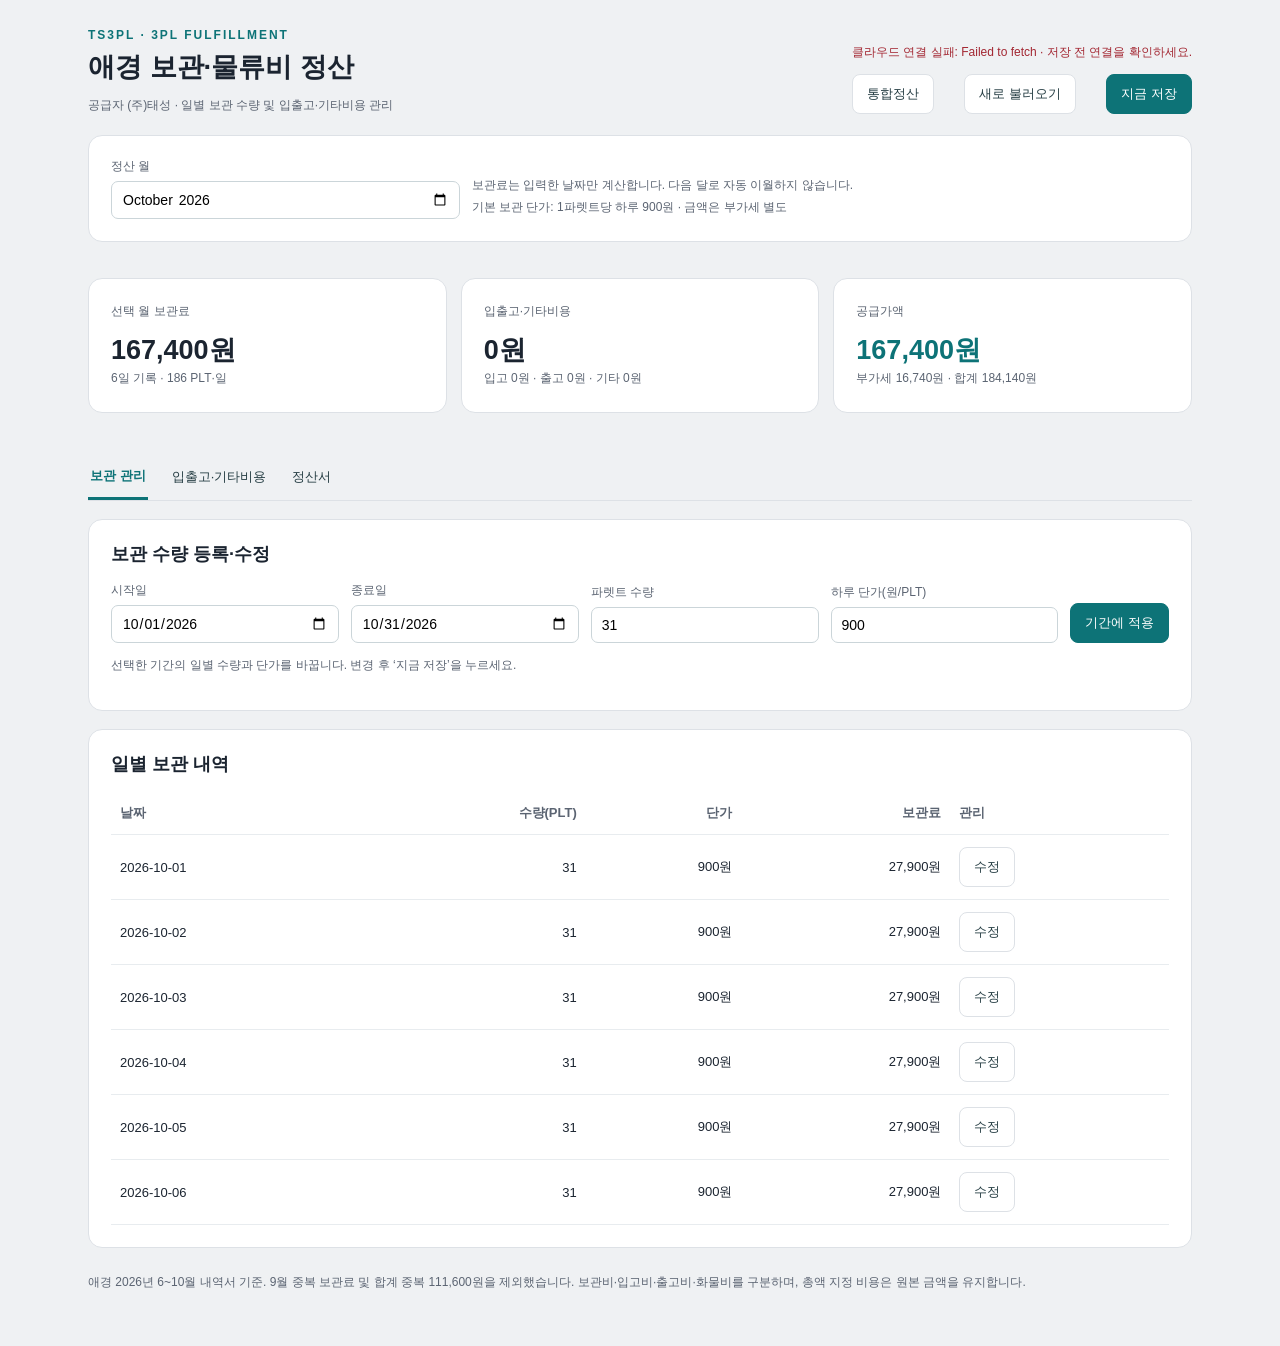
==== aekyung.html @ f9bfadaa "Add Foodtravel and Aekyung daily storage and logistics settlement" ====
<!doctype html>
<html lang="ko"><head><meta charset="utf-8"><meta name="viewport" content="width=device-width,initial-scale=1">
<title>TS3PL · 애경 보관 및 입출고·기타비용 정산</title>
<script src="./aekyung-data.js"></script><script src="./cost-ledger-core.js"></script>
<style>
:root{font-family:'Malgun Gothic',Arial,sans-serif;color:#1b2430;background:#eff1f3;--teal:#0d7377;--line:#dde1e6}*{box-sizing:border-box}body{margin:0}main{max-width:1152px;padding:28px 24px;margin:auto}header,.toolbar,.tabs,.totals{display:flex;align-items:center;justify-content:space-between;gap:12px;flex-wrap:wrap}h1{font-size:27px;margin:7px 0 10px}h2{font-size:18px;margin:0 0 16px}.brand{font-size:12px;font-weight:700;letter-spacing:2px;color:var(--teal)}.muted,small{font-size:12px;color:#5b6472;line-height:1.8}.panel{background:white;border:1px solid var(--line);border-radius:14px;padding:22px;margin:18px 0}.cards{display:grid;grid-template-columns:repeat(3,1fr);gap:14px}.value{font-size:27px;font-weight:800;margin-top:10px}.tabs{justify-content:flex-start;border-bottom:1px solid var(--line);margin-top:24px;gap:22px}.tab{border:0;border-radius:0;padding:12px 2px;background:transparent}.tab[aria-selected=true]{border-bottom:3px solid var(--teal);font-weight:bold;color:var(--teal)}button,a.button{font:inherit;font-size:13px;cursor:pointer;border:1px solid var(--line);border-radius:8px;padding:10px 14px;color:#253d43;background:white;text-decoration:none}button.primary{background:var(--teal);color:white;border-color:var(--teal)}button:disabled{opacity:.5;cursor:wait}input,select{display:block;width:100%;font:inherit;font-size:14px;padding:9px 10px;border:1px solid #cbd5d9;border-radius:7px;margin-top:6px}label{font-size:12px;color:#5b6472}.form{display:flex;align-items:end;gap:12px;flex-wrap:wrap}.form label{min-width:130px;flex:1}.wide{flex:2!important}.scroll{overflow:auto}table{border-collapse:collapse;width:100%;font-size:13px}th,td{text-align:left;padding:12px 9px;border-bottom:1px solid #e8ecef;white-space:nowrap}th{color:#5b6472;font-weight:600}.num{text-align:right;font-variant-numeric:tabular-nums}.amount{color:var(--teal);font-weight:bold}.totals{justify-content:flex-end}.totalbox{width:300px;margin-top:16px}.totalbox div{display:flex;justify-content:space-between;padding:9px 0}.totalbox div:last-child{font-weight:bold;border-top:1px solid var(--line);font-size:18px;color:var(--teal)}#status{font-size:12px;max-width:480px;line-height:1.6}#status[data-state=error]{color:#a32732}#status[data-state=ok]{color:#187745}.hidden{display:none!important}button:focus-visible,a:focus-visible{outline:2px solid var(--teal);outline-offset:2px}footer{margin:24px 0}.empty{text-align:center;color:#6b7280;padding:26px}@media(max-width:700px){main{padding:22px 14px}h1{font-size:22px}.cards{grid-template-columns:1fr;gap:0}.cards .panel{margin:7px 0;padding:16px}.panel{padding:16px}.tabs{gap:16px}.value{font-size:25px}.form label{min-width:115px}.totalbox{width:100%}}@media print{.no-print{display:none!important}body{background:white}main{padding:0;max-width:none}.panel{border-color:#aaa;break-inside:avoid}.cards{display:none}.tab-panel{display:none!important}#tab-statement{display:block!important}th,td{white-space:normal}}
</style></head><body><main>
<header class="no-print"><div><div class="brand">TS3PL · 3PL FULFILLMENT</div><h1>애경 보관·물류비 정산</h1><div class="muted">공급자 (주)태성 · 일별 보관 수량 및 입출고·기타비용 관리</div></div><div><p id="status" role="status">자료를 불러오는 중입니다.</p><div class="toolbar"><a class="button" href="./">통합정산</a><button id="reload">새로 불러오기</button><button id="save" class="primary">지금 저장</button></div></div></header>
<section class="panel no-print"><div class="form"><label>정산 월<input type="month" id="month" value="2026-09"></label><div class="wide muted">보관료는 입력한 날짜만 계산합니다. 다음 달로 자동 이월하지 않습니다.<br>기본 보관 단가: 1파렛트당 하루 900원 · 금액은 부가세 별도</div></div></section>
<section class="cards no-print"><div class="panel"><div class="muted">선택 월 보관료</div><div class="value" id="storageTotal">—</div><small id="storageDetail"></small></div><div class="panel"><div class="muted">입출고·기타비용</div><div class="value" id="workTotal">—</div><small id="workDetail"></small></div><div class="panel"><div class="muted">공급가액</div><div class="value amount" id="supplyTotal">—</div><small id="taxDetail"></small></div></section>
<nav class="tabs no-print" role="tablist"><button class="tab" role="tab" aria-selected="true" data-tab="storage">보관 관리</button><button class="tab" role="tab" aria-selected="false" data-tab="works">입출고·기타비용</button><button class="tab" role="tab" aria-selected="false" data-tab="statement">정산서</button></nav>
<section class="tab-panel" id="tab-storage"><div class="panel"><h2>보관 수량 등록·수정</h2><form id="storageForm" class="form"><label>시작일<input type="date" id="storageFrom" required></label><label>종료일<input type="date" id="storageTo" required></label><label>파렛트 수량<input type="number" id="qty" min="0" step="1" value="5" required></label><label>하루 단가(원/PLT)<input type="number" id="rate" min="0" step="1" value="1000" required></label><button class="primary" type="submit">기간에 적용</button></form><p class="muted">선택한 기간의 일별 수량과 단가를 바꿉니다. 변경 후 ‘지금 저장’을 누르세요.</p></div><div class="panel"><h2>일별 보관 내역</h2><div class="scroll"><table><thead><tr><th>날짜</th><th class="num">수량(PLT)</th><th class="num">단가</th><th class="num">보관료</th><th>관리</th></tr></thead><tbody id="storageRows"></tbody></table></div></div></section>
<section class="tab-panel hidden" id="tab-works"><div class="panel"><h2 id="workHeading">입출고·기타비용 등록</h2><form id="workForm" class="form"><label>날짜<input type="date" id="workDate" required></label><label>비용 구분<select id="workCategory"><option value="inFee">입고비</option><option value="outFee">출고비</option><option value="etc" selected>화물·기타비용</option></select></label><label class="wide">작업 내용<input id="workDesc" maxlength="160" required placeholder="예: 라벨 부착, 재포장"></label><label>수량<input type="number" id="workQty" min="1" step="1" value="1" required></label><label>계산 방식<select id="workMode"><option value="unit">수량 × 단가</option><option value="total">총액 직접 입력</option></select></label><label>총액(원)<input type="number" id="workAmount" min="0" step="1"></label><label>단가(원)<input type="number" id="workRate" min="0" step="1" required></label><label class="wide">비고<input id="workMemo" maxlength="200"></label><button class="primary" type="submit">적용</button><button id="cancelEdit" type="button">새 작업 입력</button></form><p class="muted">화물비 등 일괄 금액은 ‘총액 직접 입력’을 선택하세요. 수량은 실제 파렛트 수량을 기록할 수 있습니다.</p></div><div class="panel"><h2>입출고·기타비용 내역</h2><div class="scroll"><table><thead><tr><th>날짜</th><th>작업 내용</th><th class="num">수량</th><th class="num">단가</th><th class="num">금액</th><th>비고</th><th>관리</th></tr></thead><tbody id="workRows"></tbody></table></div></div></section>
<section class="tab-panel hidden" id="tab-statement"><div class="panel"><div class="toolbar"><div><div class="brand">SETTLEMENT STATEMENT</div><h2 style="margin-top:10px">보관·물류비 정산서</h2><div class="muted" id="statementPeriod"></div></div><button onclick="window.print()" class="no-print">인쇄 / PDF 저장</button></div><p>화주: <b>애경</b> <span class="muted">· 공급자 (주)태성 - TS3PL</span></p><div class="scroll"><table><thead><tr><th>항목</th><th>산출 내역</th><th class="num">금액</th></tr></thead><tbody id="statementRows"></tbody></table></div><div class="totals"><div class="totalbox"><div><span>공급가액</span><span id="invoiceSupply"></span></div><div><span>부가세 10%</span><span id="invoiceVat"></span></div><div><span>합계 청구금액</span><span id="invoiceTotal"></span></div></div></div></div></section>
<footer class="muted">애경 2026년 6~10월 내역서 기준. 9월 중복 보관료 및 합계 중복 111,600원을 제외했습니다. 보관비·입고비·출고비·화물비를 구분하며, 총액 지정 비용은 원본 금액을 유지합니다.</footer>
</main><script src="./cost-ledger-app.js"></script></body></html>
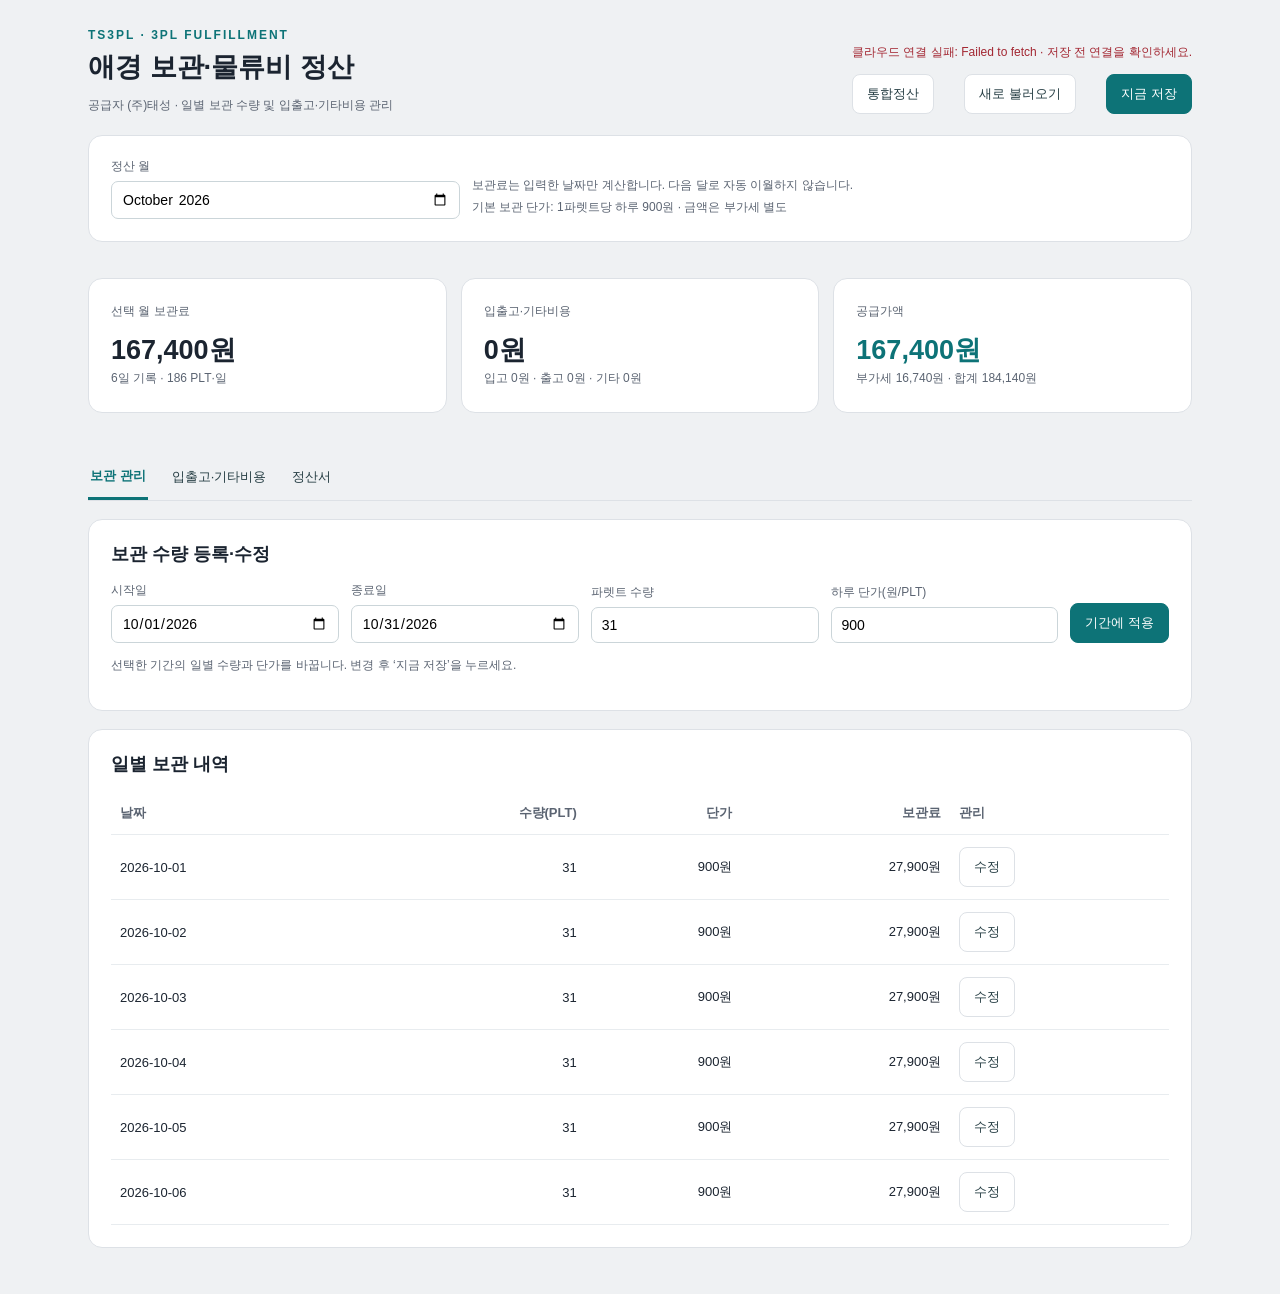
==== commit 2b357e0e: "Fix statement PDF download for four clients and remove Aekyung import note" ====
--- a/aekyung.html
+++ b/aekyung.html
@@ -11,6 +11,6 @@
 <nav class="tabs no-print" role="tablist"><button class="tab" role="tab" aria-selected="true" data-tab="storage">보관 관리</button><button class="tab" role="tab" aria-selected="false" data-tab="works">입출고·기타비용</button><button class="tab" role="tab" aria-selected="false" data-tab="statement">정산서</button></nav>
 <section class="tab-panel" id="tab-storage"><div class="panel"><h2>보관 수량 등록·수정</h2><form id="storageForm" class="form"><label>시작일<input type="date" id="storageFrom" required></label><label>종료일<input type="date" id="storageTo" required></label><label>파렛트 수량<input type="number" id="qty" min="0" step="1" value="5" required></label><label>하루 단가(원/PLT)<input type="number" id="rate" min="0" step="1" value="1000" required></label><button class="primary" type="submit">기간에 적용</button></form><p class="muted">선택한 기간의 일별 수량과 단가를 바꿉니다. 변경 후 ‘지금 저장’을 누르세요.</p></div><div class="panel"><h2>일별 보관 내역</h2><div class="scroll"><table><thead><tr><th>날짜</th><th class="num">수량(PLT)</th><th class="num">단가</th><th class="num">보관료</th><th>관리</th></tr></thead><tbody id="storageRows"></tbody></table></div></div></section>
 <section class="tab-panel hidden" id="tab-works"><div class="panel"><h2 id="workHeading">입출고·기타비용 등록</h2><form id="workForm" class="form"><label>날짜<input type="date" id="workDate" required></label><label>비용 구분<select id="workCategory"><option value="inFee">입고비</option><option value="outFee">출고비</option><option value="etc" selected>화물·기타비용</option></select></label><label class="wide">작업 내용<input id="workDesc" maxlength="160" required placeholder="예: 라벨 부착, 재포장"></label><label>수량<input type="number" id="workQty" min="1" step="1" value="1" required></label><label>계산 방식<select id="workMode"><option value="unit">수량 × 단가</option><option value="total">총액 직접 입력</option></select></label><label>총액(원)<input type="number" id="workAmount" min="0" step="1"></label><label>단가(원)<input type="number" id="workRate" min="0" step="1" required></label><label class="wide">비고<input id="workMemo" maxlength="200"></label><button class="primary" type="submit">적용</button><button id="cancelEdit" type="button">새 작업 입력</button></form><p class="muted">화물비 등 일괄 금액은 ‘총액 직접 입력’을 선택하세요. 수량은 실제 파렛트 수량을 기록할 수 있습니다.</p></div><div class="panel"><h2>입출고·기타비용 내역</h2><div class="scroll"><table><thead><tr><th>날짜</th><th>작업 내용</th><th class="num">수량</th><th class="num">단가</th><th class="num">금액</th><th>비고</th><th>관리</th></tr></thead><tbody id="workRows"></tbody></table></div></div></section>
-<section class="tab-panel hidden" id="tab-statement"><div class="panel"><div class="toolbar"><div><div class="brand">SETTLEMENT STATEMENT</div><h2 style="margin-top:10px">보관·물류비 정산서</h2><div class="muted" id="statementPeriod"></div></div><button onclick="window.print()" class="no-print">인쇄 / PDF 저장</button></div><p>화주: <b>애경</b> <span class="muted">· 공급자 (주)태성 - TS3PL</span></p><div class="scroll"><table><thead><tr><th>항목</th><th>산출 내역</th><th class="num">금액</th></tr></thead><tbody id="statementRows"></tbody></table></div><div class="totals"><div class="totalbox"><div><span>공급가액</span><span id="invoiceSupply"></span></div><div><span>부가세 10%</span><span id="invoiceVat"></span></div><div><span>합계 청구금액</span><span id="invoiceTotal"></span></div></div></div></div></section>
-<footer class="muted">애경 2026년 6~10월 내역서 기준. 9월 중복 보관료 및 합계 중복 111,600원을 제외했습니다. 보관비·입고비·출고비·화물비를 구분하며, 총액 지정 비용은 원본 금액을 유지합니다.</footer>
-</main><script src="./cost-ledger-app.js"></script></body></html>
+<section class="tab-panel hidden" id="tab-statement"><div class="panel"><div class="toolbar"><div><div class="brand">SETTLEMENT STATEMENT</div><h2 style="margin-top:10px">보관·물류비 정산서</h2><div class="muted" id="statementPeriod"></div></div><button onclick="window.print()" class="no-print">인쇄</button> <button type="button" data-download-statement class="no-print btn-primary primary px-4 py-2 rounded-lg text-xs font-bold">PDF 다운로드</button></div><p>화주: <b>애경</b> <span class="muted">· 공급자 (주)태성 - TS3PL</span></p><div class="scroll"><table><thead><tr><th>항목</th><th>산출 내역</th><th class="num">금액</th></tr></thead><tbody id="statementRows"></tbody></table></div><div class="totals"><div class="totalbox"><div><span>공급가액</span><span id="invoiceSupply"></span></div><div><span>부가세 10%</span><span id="invoiceVat"></span></div><div><span>합계 청구금액</span><span id="invoiceTotal"></span></div></div></div></div></section>
+
+</main><script src="./cost-ledger-app.js"></script><script src="./statement-pdf.js"></script></body></html>
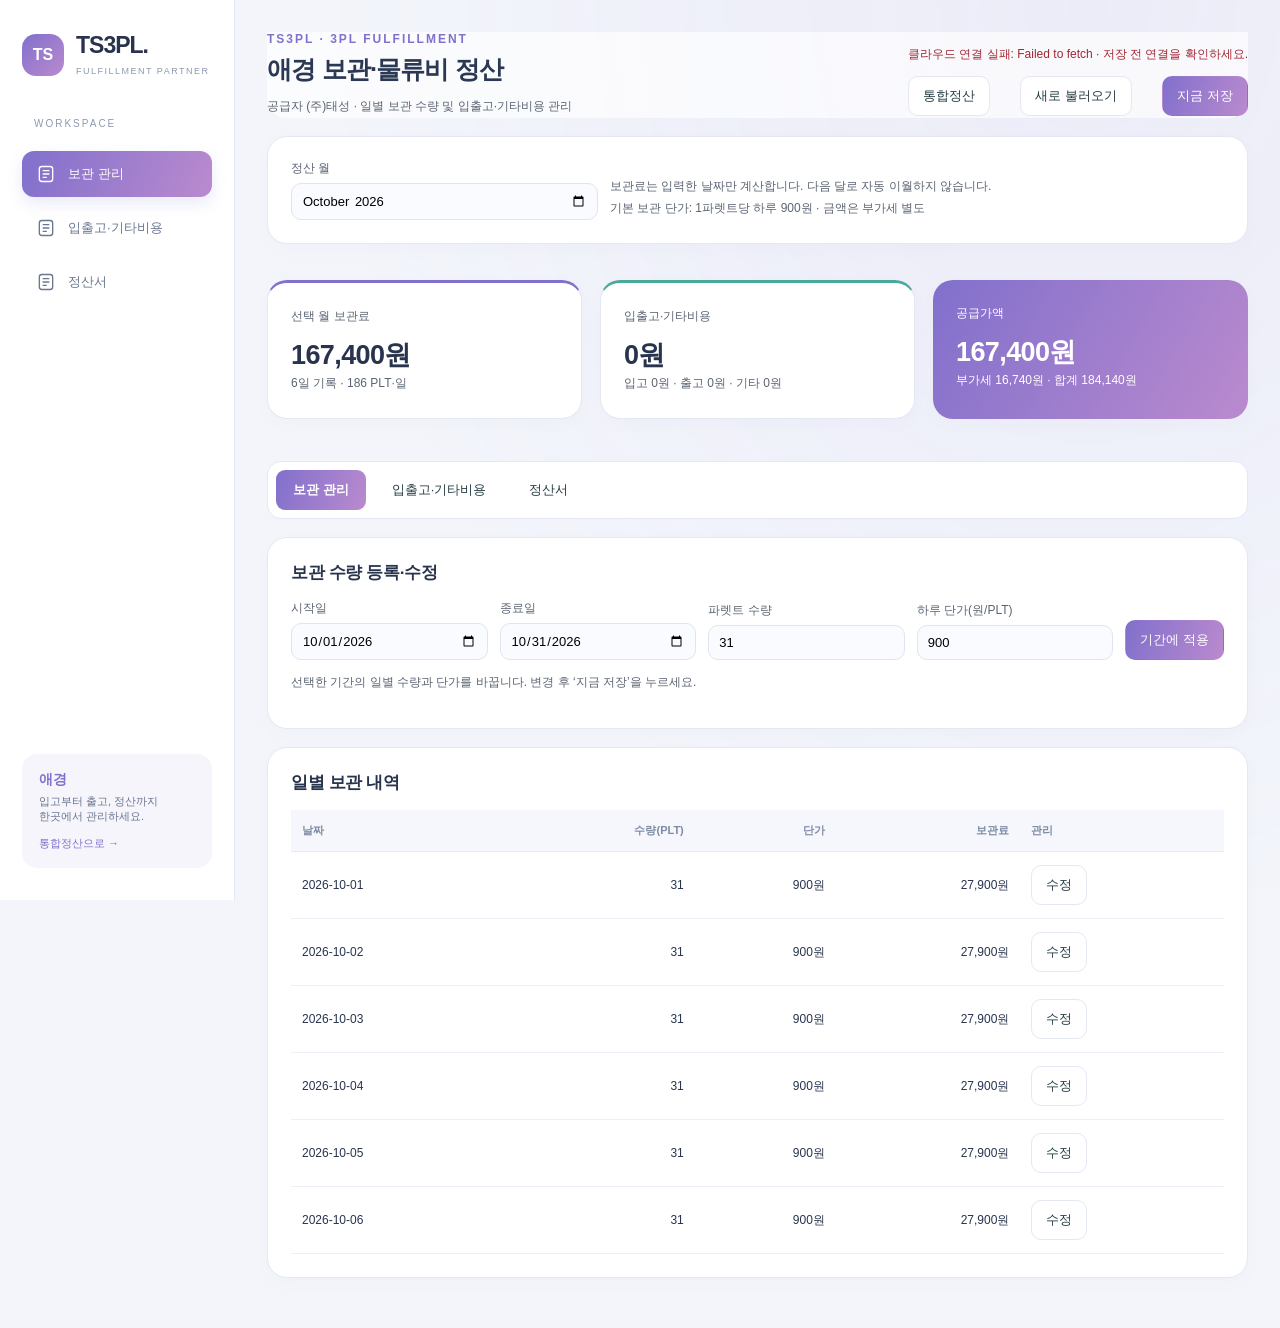
==== commit c4d3531e: "Apply shared bright workspace design without changing business logic" ====
--- a/aekyung.html
+++ b/aekyung.html
@@ -4,7 +4,8 @@
 <script src="./aekyung-data.js"></script><script src="./cost-ledger-core.js"></script>
 <style>
 :root{font-family:'Malgun Gothic',Arial,sans-serif;color:#1b2430;background:#eff1f3;--teal:#0d7377;--line:#dde1e6}*{box-sizing:border-box}body{margin:0}main{max-width:1152px;padding:28px 24px;margin:auto}header,.toolbar,.tabs,.totals{display:flex;align-items:center;justify-content:space-between;gap:12px;flex-wrap:wrap}h1{font-size:27px;margin:7px 0 10px}h2{font-size:18px;margin:0 0 16px}.brand{font-size:12px;font-weight:700;letter-spacing:2px;color:var(--teal)}.muted,small{font-size:12px;color:#5b6472;line-height:1.8}.panel{background:white;border:1px solid var(--line);border-radius:14px;padding:22px;margin:18px 0}.cards{display:grid;grid-template-columns:repeat(3,1fr);gap:14px}.value{font-size:27px;font-weight:800;margin-top:10px}.tabs{justify-content:flex-start;border-bottom:1px solid var(--line);margin-top:24px;gap:22px}.tab{border:0;border-radius:0;padding:12px 2px;background:transparent}.tab[aria-selected=true]{border-bottom:3px solid var(--teal);font-weight:bold;color:var(--teal)}button,a.button{font:inherit;font-size:13px;cursor:pointer;border:1px solid var(--line);border-radius:8px;padding:10px 14px;color:#253d43;background:white;text-decoration:none}button.primary{background:var(--teal);color:white;border-color:var(--teal)}button:disabled{opacity:.5;cursor:wait}input,select{display:block;width:100%;font:inherit;font-size:14px;padding:9px 10px;border:1px solid #cbd5d9;border-radius:7px;margin-top:6px}label{font-size:12px;color:#5b6472}.form{display:flex;align-items:end;gap:12px;flex-wrap:wrap}.form label{min-width:130px;flex:1}.wide{flex:2!important}.scroll{overflow:auto}table{border-collapse:collapse;width:100%;font-size:13px}th,td{text-align:left;padding:12px 9px;border-bottom:1px solid #e8ecef;white-space:nowrap}th{color:#5b6472;font-weight:600}.num{text-align:right;font-variant-numeric:tabular-nums}.amount{color:var(--teal);font-weight:bold}.totals{justify-content:flex-end}.totalbox{width:300px;margin-top:16px}.totalbox div{display:flex;justify-content:space-between;padding:9px 0}.totalbox div:last-child{font-weight:bold;border-top:1px solid var(--line);font-size:18px;color:var(--teal)}#status{font-size:12px;max-width:480px;line-height:1.6}#status[data-state=error]{color:#a32732}#status[data-state=ok]{color:#187745}.hidden{display:none!important}button:focus-visible,a:focus-visible{outline:2px solid var(--teal);outline-offset:2px}footer{margin:24px 0}.empty{text-align:center;color:#6b7280;padding:26px}@media(max-width:700px){main{padding:22px 14px}h1{font-size:22px}.cards{grid-template-columns:1fr;gap:0}.cards .panel{margin:7px 0;padding:16px}.panel{padding:16px}.tabs{gap:16px}.value{font-size:25px}.form label{min-width:115px}.totalbox{width:100%}}@media print{.no-print{display:none!important}body{background:white}main{padding:0;max-width:none}.panel{border-color:#aaa;break-inside:avoid}.cards{display:none}.tab-panel{display:none!important}#tab-statement{display:block!important}th,td{white-space:normal}}
-</style></head><body><main>
+</style><script defer src="https://gusco1003-sudo.github.io/total/ts-workspace-theme.js?v=20261007" data-client="aekyung"></script>
+</head><body><main>
 <header class="no-print"><div><div class="brand">TS3PL · 3PL FULFILLMENT</div><h1>애경 보관·물류비 정산</h1><div class="muted">공급자 (주)태성 · 일별 보관 수량 및 입출고·기타비용 관리</div></div><div><p id="status" role="status">자료를 불러오는 중입니다.</p><div class="toolbar"><a class="button" href="./">통합정산</a><button id="reload">새로 불러오기</button><button id="save" class="primary">지금 저장</button></div></div></header>
 <section class="panel no-print"><div class="form"><label>정산 월<input type="month" id="month" value="2026-09"></label><div class="wide muted">보관료는 입력한 날짜만 계산합니다. 다음 달로 자동 이월하지 않습니다.<br>기본 보관 단가: 1파렛트당 하루 900원 · 금액은 부가세 별도</div></div></section>
 <section class="cards no-print"><div class="panel"><div class="muted">선택 월 보관료</div><div class="value" id="storageTotal">—</div><small id="storageDetail"></small></div><div class="panel"><div class="muted">입출고·기타비용</div><div class="value" id="workTotal">—</div><small id="workDetail"></small></div><div class="panel"><div class="muted">공급가액</div><div class="value amount" id="supplyTotal">—</div><small id="taxDetail"></small></div></section>
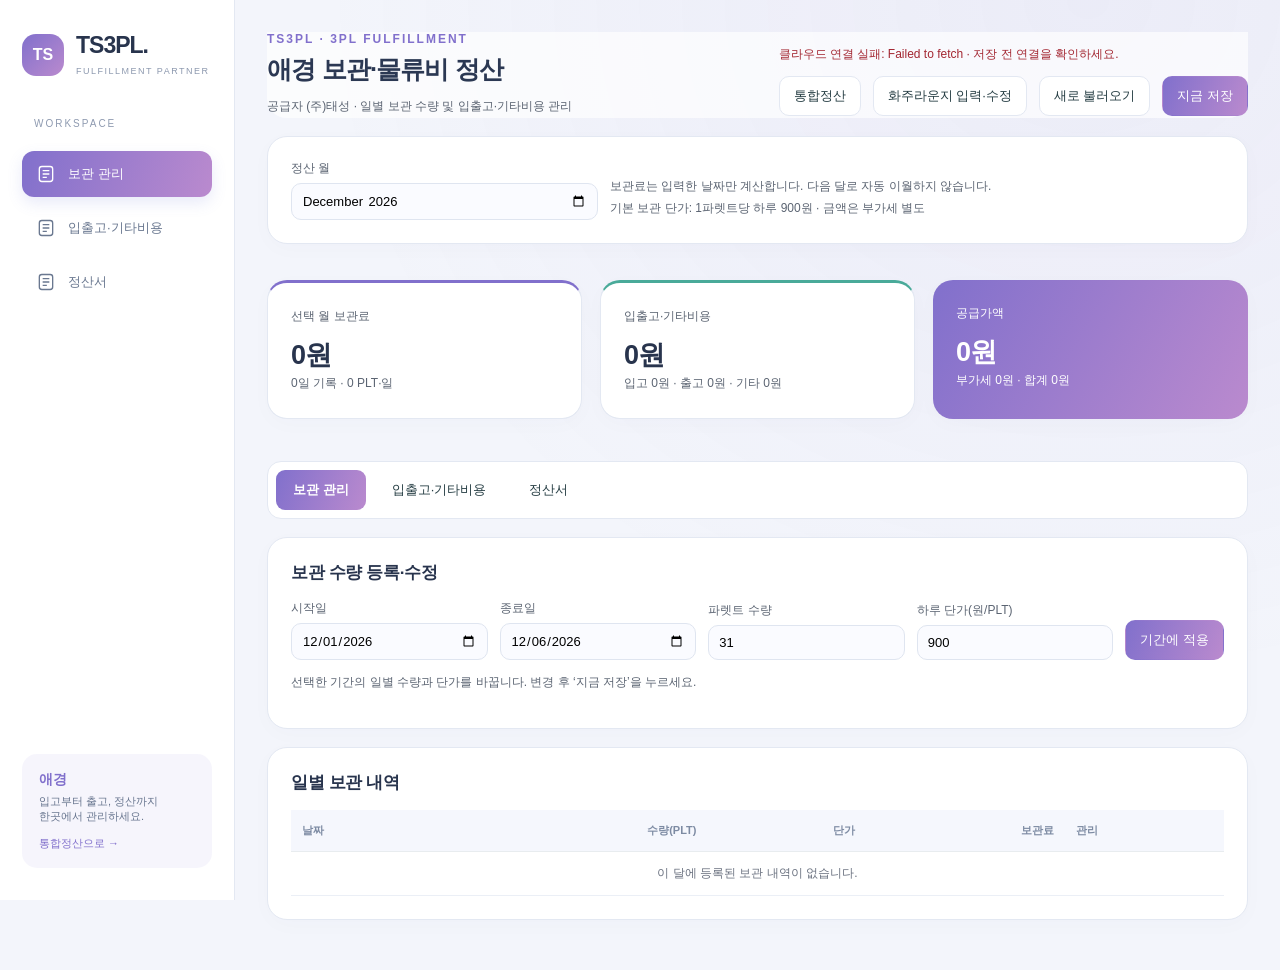
==== commit 53ff07ca: "Align four company editors with current periods and lounge totals" ====
--- a/aekyung.html
+++ b/aekyung.html
@@ -4,14 +4,14 @@
 <script src="./aekyung-data.js"></script><script src="./cost-ledger-core.js"></script>
 <style>
 :root{font-family:'Malgun Gothic',Arial,sans-serif;color:#1b2430;background:#eff1f3;--teal:#0d7377;--line:#dde1e6}*{box-sizing:border-box}body{margin:0}main{max-width:1152px;padding:28px 24px;margin:auto}header,.toolbar,.tabs,.totals{display:flex;align-items:center;justify-content:space-between;gap:12px;flex-wrap:wrap}h1{font-size:27px;margin:7px 0 10px}h2{font-size:18px;margin:0 0 16px}.brand{font-size:12px;font-weight:700;letter-spacing:2px;color:var(--teal)}.muted,small{font-size:12px;color:#5b6472;line-height:1.8}.panel{background:white;border:1px solid var(--line);border-radius:14px;padding:22px;margin:18px 0}.cards{display:grid;grid-template-columns:repeat(3,1fr);gap:14px}.value{font-size:27px;font-weight:800;margin-top:10px}.tabs{justify-content:flex-start;border-bottom:1px solid var(--line);margin-top:24px;gap:22px}.tab{border:0;border-radius:0;padding:12px 2px;background:transparent}.tab[aria-selected=true]{border-bottom:3px solid var(--teal);font-weight:bold;color:var(--teal)}button,a.button{font:inherit;font-size:13px;cursor:pointer;border:1px solid var(--line);border-radius:8px;padding:10px 14px;color:#253d43;background:white;text-decoration:none}button.primary{background:var(--teal);color:white;border-color:var(--teal)}button:disabled{opacity:.5;cursor:wait}input,select{display:block;width:100%;font:inherit;font-size:14px;padding:9px 10px;border:1px solid #cbd5d9;border-radius:7px;margin-top:6px}label{font-size:12px;color:#5b6472}.form{display:flex;align-items:end;gap:12px;flex-wrap:wrap}.form label{min-width:130px;flex:1}.wide{flex:2!important}.scroll{overflow:auto}table{border-collapse:collapse;width:100%;font-size:13px}th,td{text-align:left;padding:12px 9px;border-bottom:1px solid #e8ecef;white-space:nowrap}th{color:#5b6472;font-weight:600}.num{text-align:right;font-variant-numeric:tabular-nums}.amount{color:var(--teal);font-weight:bold}.totals{justify-content:flex-end}.totalbox{width:300px;margin-top:16px}.totalbox div{display:flex;justify-content:space-between;padding:9px 0}.totalbox div:last-child{font-weight:bold;border-top:1px solid var(--line);font-size:18px;color:var(--teal)}#status{font-size:12px;max-width:480px;line-height:1.6}#status[data-state=error]{color:#a32732}#status[data-state=ok]{color:#187745}.hidden{display:none!important}button:focus-visible,a:focus-visible{outline:2px solid var(--teal);outline-offset:2px}footer{margin:24px 0}.empty{text-align:center;color:#6b7280;padding:26px}@media(max-width:700px){main{padding:22px 14px}h1{font-size:22px}.cards{grid-template-columns:1fr;gap:0}.cards .panel{margin:7px 0;padding:16px}.panel{padding:16px}.tabs{gap:16px}.value{font-size:25px}.form label{min-width:115px}.totalbox{width:100%}}@media print{.no-print{display:none!important}body{background:white}main{padding:0;max-width:none}.panel{border-color:#aaa;break-inside:avoid}.cards{display:none}.tab-panel{display:none!important}#tab-statement{display:block!important}th,td{white-space:normal}}
-</style><script defer src="https://gusco1003-sudo.github.io/total/ts-workspace-theme.js?v=20261007" data-client="aekyung"></script>
+</style><script defer src="https://gusco1003-sudo.github.io/total/ts-workspace-theme.js?v=20261007.1" data-client="aekyung"></script>
 </head><body><main>
-<header class="no-print"><div><div class="brand">TS3PL · 3PL FULFILLMENT</div><h1>애경 보관·물류비 정산</h1><div class="muted">공급자 (주)태성 · 일별 보관 수량 및 입출고·기타비용 관리</div></div><div><p id="status" role="status">자료를 불러오는 중입니다.</p><div class="toolbar"><a class="button" href="./">통합정산</a><button id="reload">새로 불러오기</button><button id="save" class="primary">지금 저장</button></div></div></header>
-<section class="panel no-print"><div class="form"><label>정산 월<input type="month" id="month" value="2026-09"></label><div class="wide muted">보관료는 입력한 날짜만 계산합니다. 다음 달로 자동 이월하지 않습니다.<br>기본 보관 단가: 1파렛트당 하루 900원 · 금액은 부가세 별도</div></div></section>
+<header class="no-print"><div><div class="brand">TS3PL · 3PL FULFILLMENT</div><h1>애경 보관·물류비 정산</h1><div class="muted">공급자 (주)태성 · 일별 보관 수량 및 입출고·기타비용 관리</div></div><div><p id="status" role="status">자료를 불러오는 중입니다.</p><div class="toolbar"><a class="button" href="./">통합정산</a><a class="button" href="https://ts3pl-wms.onrender.com/manage/aekyung">화주라운지 입력·수정</a><button id="reload">새로 불러오기</button><button id="save" class="primary">지금 저장</button></div></div></header>
+<section class="panel no-print"><div class="form"><label>정산 월<input type="month" id="month" ></label><div class="wide muted">보관료는 입력한 날짜만 계산합니다. 다음 달로 자동 이월하지 않습니다.<br>기본 보관 단가: 1파렛트당 하루 900원 · 금액은 부가세 별도</div></div></section>
 <section class="cards no-print"><div class="panel"><div class="muted">선택 월 보관료</div><div class="value" id="storageTotal">—</div><small id="storageDetail"></small></div><div class="panel"><div class="muted">입출고·기타비용</div><div class="value" id="workTotal">—</div><small id="workDetail"></small></div><div class="panel"><div class="muted">공급가액</div><div class="value amount" id="supplyTotal">—</div><small id="taxDetail"></small></div></section>
 <nav class="tabs no-print" role="tablist"><button class="tab" role="tab" aria-selected="true" data-tab="storage">보관 관리</button><button class="tab" role="tab" aria-selected="false" data-tab="works">입출고·기타비용</button><button class="tab" role="tab" aria-selected="false" data-tab="statement">정산서</button></nav>
 <section class="tab-panel" id="tab-storage"><div class="panel"><h2>보관 수량 등록·수정</h2><form id="storageForm" class="form"><label>시작일<input type="date" id="storageFrom" required></label><label>종료일<input type="date" id="storageTo" required></label><label>파렛트 수량<input type="number" id="qty" min="0" step="1" value="5" required></label><label>하루 단가(원/PLT)<input type="number" id="rate" min="0" step="1" value="1000" required></label><button class="primary" type="submit">기간에 적용</button></form><p class="muted">선택한 기간의 일별 수량과 단가를 바꿉니다. 변경 후 ‘지금 저장’을 누르세요.</p></div><div class="panel"><h2>일별 보관 내역</h2><div class="scroll"><table><thead><tr><th>날짜</th><th class="num">수량(PLT)</th><th class="num">단가</th><th class="num">보관료</th><th>관리</th></tr></thead><tbody id="storageRows"></tbody></table></div></div></section>
 <section class="tab-panel hidden" id="tab-works"><div class="panel"><h2 id="workHeading">입출고·기타비용 등록</h2><form id="workForm" class="form"><label>날짜<input type="date" id="workDate" required></label><label>비용 구분<select id="workCategory"><option value="inFee">입고비</option><option value="outFee">출고비</option><option value="etc" selected>화물·기타비용</option></select></label><label class="wide">작업 내용<input id="workDesc" maxlength="160" required placeholder="예: 라벨 부착, 재포장"></label><label>수량<input type="number" id="workQty" min="1" step="1" value="1" required></label><label>계산 방식<select id="workMode"><option value="unit">수량 × 단가</option><option value="total">총액 직접 입력</option></select></label><label>총액(원)<input type="number" id="workAmount" min="0" step="1"></label><label>단가(원)<input type="number" id="workRate" min="0" step="1" required></label><label class="wide">비고<input id="workMemo" maxlength="200"></label><button class="primary" type="submit">적용</button><button id="cancelEdit" type="button">새 작업 입력</button></form><p class="muted">화물비 등 일괄 금액은 ‘총액 직접 입력’을 선택하세요. 수량은 실제 파렛트 수량을 기록할 수 있습니다.</p></div><div class="panel"><h2>입출고·기타비용 내역</h2><div class="scroll"><table><thead><tr><th>날짜</th><th>작업 내용</th><th class="num">수량</th><th class="num">단가</th><th class="num">금액</th><th>비고</th><th>관리</th></tr></thead><tbody id="workRows"></tbody></table></div></div></section>
 <section class="tab-panel hidden" id="tab-statement"><div class="panel"><div class="toolbar"><div><div class="brand">SETTLEMENT STATEMENT</div><h2 style="margin-top:10px">보관·물류비 정산서</h2><div class="muted" id="statementPeriod"></div></div><button onclick="window.print()" class="no-print">인쇄</button> <button type="button" data-download-statement class="no-print btn-primary primary px-4 py-2 rounded-lg text-xs font-bold">PDF 다운로드</button></div><p>화주: <b>애경</b> <span class="muted">· 공급자 (주)태성 - TS3PL</span></p><div class="scroll"><table><thead><tr><th>항목</th><th>산출 내역</th><th class="num">금액</th></tr></thead><tbody id="statementRows"></tbody></table></div><div class="totals"><div class="totalbox"><div><span>공급가액</span><span id="invoiceSupply"></span></div><div><span>부가세 10%</span><span id="invoiceVat"></span></div><div><span>합계 청구금액</span><span id="invoiceTotal"></span></div></div></div></div></section>
 
-</main><script src="./cost-ledger-app.js"></script><script src="./statement-pdf.js"></script></body></html>
+</main><script src="./cost-ledger-app.js?v=20261028.1"></script><script src="./aekyung-delete.js?v=20261026.1"></script><script src="./statement-pdf.js"></script></body></html>
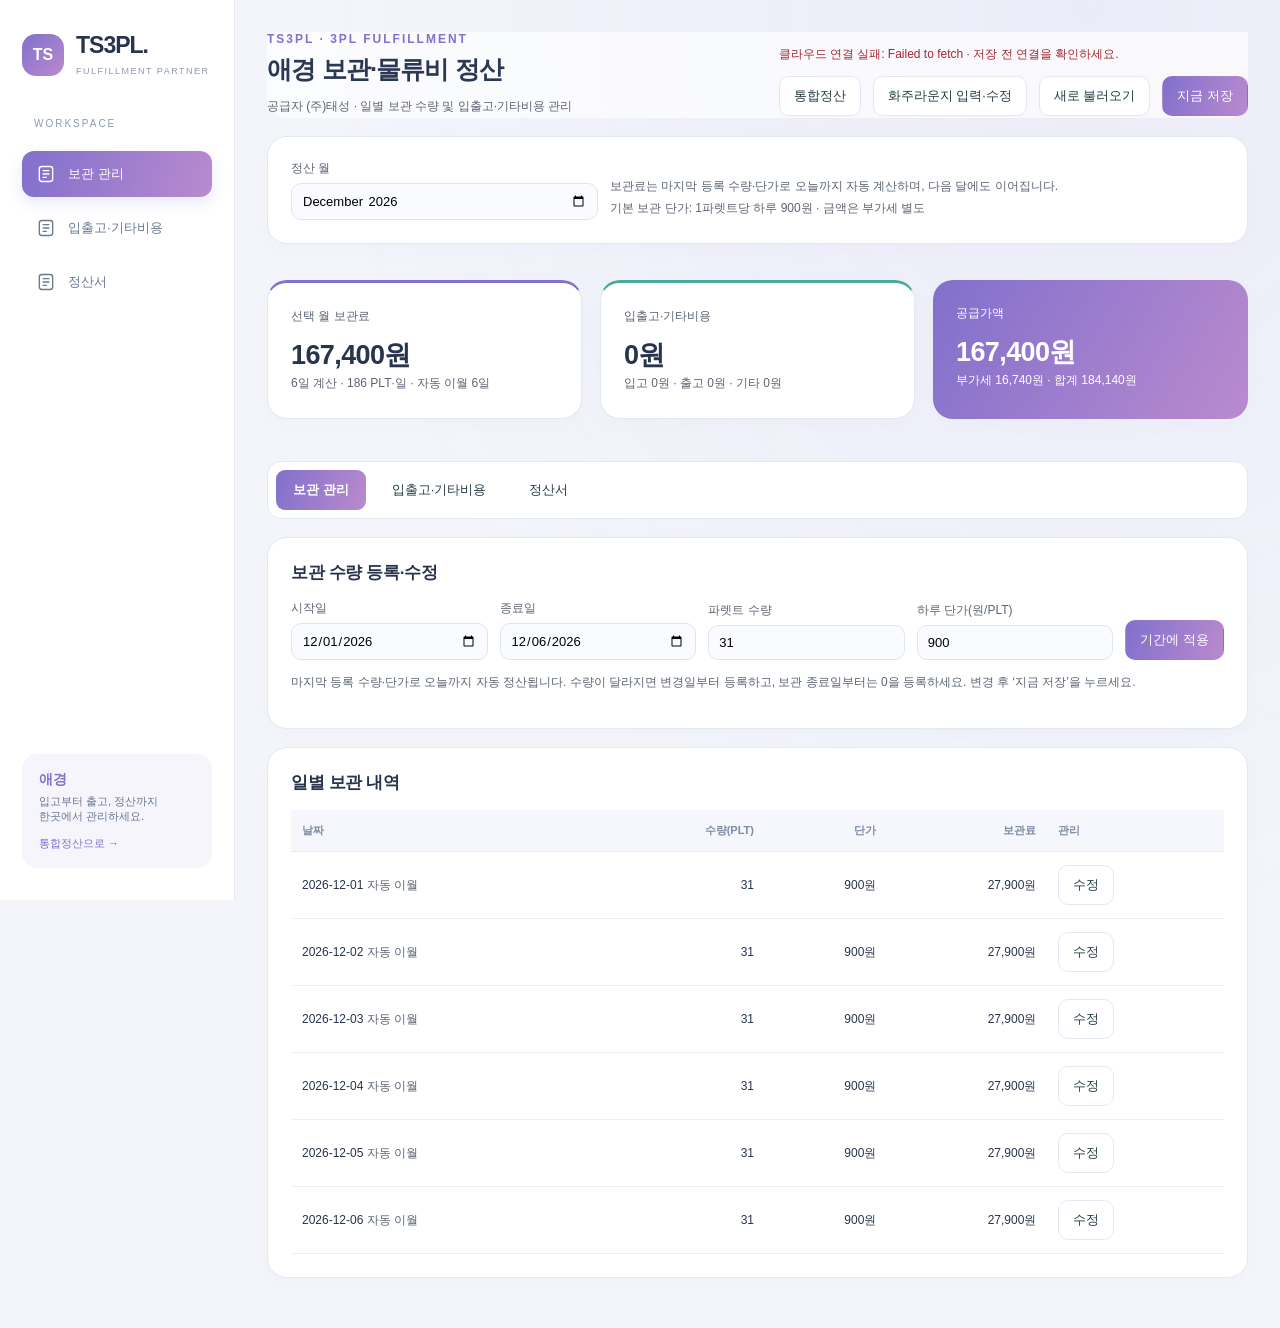
==== commit cb77c9d7: "Carry ledger storage forward and align SB settlement with actual stock" ====
--- a/aekyung.html
+++ b/aekyung.html
@@ -1,17 +1,17 @@
 <!doctype html>
 <html lang="ko"><head><meta charset="utf-8"><meta name="viewport" content="width=device-width,initial-scale=1">
 <title>TS3PL · 애경 보관 및 입출고·기타비용 정산</title>
-<script src="./aekyung-data.js"></script><script src="./cost-ledger-core.js"></script>
+<script src="./aekyung-data.js"></script><script src="./daily-storage-core.js?v=20261102.1"></script><script src="./cost-ledger-core.js?v=20261102.1"></script>
 <style>
 :root{font-family:'Malgun Gothic',Arial,sans-serif;color:#1b2430;background:#eff1f3;--teal:#0d7377;--line:#dde1e6}*{box-sizing:border-box}body{margin:0}main{max-width:1152px;padding:28px 24px;margin:auto}header,.toolbar,.tabs,.totals{display:flex;align-items:center;justify-content:space-between;gap:12px;flex-wrap:wrap}h1{font-size:27px;margin:7px 0 10px}h2{font-size:18px;margin:0 0 16px}.brand{font-size:12px;font-weight:700;letter-spacing:2px;color:var(--teal)}.muted,small{font-size:12px;color:#5b6472;line-height:1.8}.panel{background:white;border:1px solid var(--line);border-radius:14px;padding:22px;margin:18px 0}.cards{display:grid;grid-template-columns:repeat(3,1fr);gap:14px}.value{font-size:27px;font-weight:800;margin-top:10px}.tabs{justify-content:flex-start;border-bottom:1px solid var(--line);margin-top:24px;gap:22px}.tab{border:0;border-radius:0;padding:12px 2px;background:transparent}.tab[aria-selected=true]{border-bottom:3px solid var(--teal);font-weight:bold;color:var(--teal)}button,a.button{font:inherit;font-size:13px;cursor:pointer;border:1px solid var(--line);border-radius:8px;padding:10px 14px;color:#253d43;background:white;text-decoration:none}button.primary{background:var(--teal);color:white;border-color:var(--teal)}button:disabled{opacity:.5;cursor:wait}input,select{display:block;width:100%;font:inherit;font-size:14px;padding:9px 10px;border:1px solid #cbd5d9;border-radius:7px;margin-top:6px}label{font-size:12px;color:#5b6472}.form{display:flex;align-items:end;gap:12px;flex-wrap:wrap}.form label{min-width:130px;flex:1}.wide{flex:2!important}.scroll{overflow:auto}table{border-collapse:collapse;width:100%;font-size:13px}th,td{text-align:left;padding:12px 9px;border-bottom:1px solid #e8ecef;white-space:nowrap}th{color:#5b6472;font-weight:600}.num{text-align:right;font-variant-numeric:tabular-nums}.amount{color:var(--teal);font-weight:bold}.totals{justify-content:flex-end}.totalbox{width:300px;margin-top:16px}.totalbox div{display:flex;justify-content:space-between;padding:9px 0}.totalbox div:last-child{font-weight:bold;border-top:1px solid var(--line);font-size:18px;color:var(--teal)}#status{font-size:12px;max-width:480px;line-height:1.6}#status[data-state=error]{color:#a32732}#status[data-state=ok]{color:#187745}.hidden{display:none!important}button:focus-visible,a:focus-visible{outline:2px solid var(--teal);outline-offset:2px}footer{margin:24px 0}.empty{text-align:center;color:#6b7280;padding:26px}@media(max-width:700px){main{padding:22px 14px}h1{font-size:22px}.cards{grid-template-columns:1fr;gap:0}.cards .panel{margin:7px 0;padding:16px}.panel{padding:16px}.tabs{gap:16px}.value{font-size:25px}.form label{min-width:115px}.totalbox{width:100%}}@media print{.no-print{display:none!important}body{background:white}main{padding:0;max-width:none}.panel{border-color:#aaa;break-inside:avoid}.cards{display:none}.tab-panel{display:none!important}#tab-statement{display:block!important}th,td{white-space:normal}}
 </style><script defer src="https://gusco1003-sudo.github.io/total/ts-workspace-theme.js?v=20261007.1" data-client="aekyung"></script>
 </head><body><main>
 <header class="no-print"><div><div class="brand">TS3PL · 3PL FULFILLMENT</div><h1>애경 보관·물류비 정산</h1><div class="muted">공급자 (주)태성 · 일별 보관 수량 및 입출고·기타비용 관리</div></div><div><p id="status" role="status">자료를 불러오는 중입니다.</p><div class="toolbar"><a class="button" href="./">통합정산</a><a class="button" href="https://ts3pl-wms.onrender.com/manage/aekyung">화주라운지 입력·수정</a><button id="reload">새로 불러오기</button><button id="save" class="primary">지금 저장</button></div></div></header>
-<section class="panel no-print"><div class="form"><label>정산 월<input type="month" id="month" ></label><div class="wide muted">보관료는 입력한 날짜만 계산합니다. 다음 달로 자동 이월하지 않습니다.<br>기본 보관 단가: 1파렛트당 하루 900원 · 금액은 부가세 별도</div></div></section>
+<section class="panel no-print"><div class="form"><label>정산 월<input type="month" id="month" ></label><div class="wide muted">보관료는 마지막 등록 수량·단가로 오늘까지 자동 계산하며, 다음 달에도 이어집니다.<br>기본 보관 단가: 1파렛트당 하루 900원 · 금액은 부가세 별도</div></div></section>
 <section class="cards no-print"><div class="panel"><div class="muted">선택 월 보관료</div><div class="value" id="storageTotal">—</div><small id="storageDetail"></small></div><div class="panel"><div class="muted">입출고·기타비용</div><div class="value" id="workTotal">—</div><small id="workDetail"></small></div><div class="panel"><div class="muted">공급가액</div><div class="value amount" id="supplyTotal">—</div><small id="taxDetail"></small></div></section>
 <nav class="tabs no-print" role="tablist"><button class="tab" role="tab" aria-selected="true" data-tab="storage">보관 관리</button><button class="tab" role="tab" aria-selected="false" data-tab="works">입출고·기타비용</button><button class="tab" role="tab" aria-selected="false" data-tab="statement">정산서</button></nav>
-<section class="tab-panel" id="tab-storage"><div class="panel"><h2>보관 수량 등록·수정</h2><form id="storageForm" class="form"><label>시작일<input type="date" id="storageFrom" required></label><label>종료일<input type="date" id="storageTo" required></label><label>파렛트 수량<input type="number" id="qty" min="0" step="1" value="5" required></label><label>하루 단가(원/PLT)<input type="number" id="rate" min="0" step="1" value="1000" required></label><button class="primary" type="submit">기간에 적용</button></form><p class="muted">선택한 기간의 일별 수량과 단가를 바꿉니다. 변경 후 ‘지금 저장’을 누르세요.</p></div><div class="panel"><h2>일별 보관 내역</h2><div class="scroll"><table><thead><tr><th>날짜</th><th class="num">수량(PLT)</th><th class="num">단가</th><th class="num">보관료</th><th>관리</th></tr></thead><tbody id="storageRows"></tbody></table></div></div></section>
+<section class="tab-panel" id="tab-storage"><div class="panel"><h2>보관 수량 등록·수정</h2><form id="storageForm" class="form"><label>시작일<input type="date" id="storageFrom" required></label><label>종료일<input type="date" id="storageTo" required></label><label>파렛트 수량<input type="number" id="qty" min="0" step="1" value="5" required></label><label>하루 단가(원/PLT)<input type="number" id="rate" min="0" step="1" value="1000" required></label><button class="primary" type="submit">기간에 적용</button></form><p class="muted">마지막 등록 수량·단가로 오늘까지 자동 정산됩니다. 수량이 달라지면 변경일부터 등록하고, 보관 종료일부터는 0을 등록하세요. 변경 후 ‘지금 저장’을 누르세요.</p></div><div class="panel"><h2>일별 보관 내역</h2><div class="scroll"><table><thead><tr><th>날짜</th><th class="num">수량(PLT)</th><th class="num">단가</th><th class="num">보관료</th><th>관리</th></tr></thead><tbody id="storageRows"></tbody></table></div></div></section>
 <section class="tab-panel hidden" id="tab-works"><div class="panel"><h2 id="workHeading">입출고·기타비용 등록</h2><form id="workForm" class="form"><label>날짜<input type="date" id="workDate" required></label><label>비용 구분<select id="workCategory"><option value="inFee">입고비</option><option value="outFee">출고비</option><option value="etc" selected>화물·기타비용</option></select></label><label class="wide">작업 내용<input id="workDesc" maxlength="160" required placeholder="예: 라벨 부착, 재포장"></label><label>수량<input type="number" id="workQty" min="1" step="1" value="1" required></label><label>계산 방식<select id="workMode"><option value="unit">수량 × 단가</option><option value="total">총액 직접 입력</option></select></label><label>총액(원)<input type="number" id="workAmount" min="0" step="1"></label><label>단가(원)<input type="number" id="workRate" min="0" step="1" required></label><label class="wide">비고<input id="workMemo" maxlength="200"></label><button class="primary" type="submit">적용</button><button id="cancelEdit" type="button">새 작업 입력</button></form><p class="muted">화물비 등 일괄 금액은 ‘총액 직접 입력’을 선택하세요. 수량은 실제 파렛트 수량을 기록할 수 있습니다.</p></div><div class="panel"><h2>입출고·기타비용 내역</h2><div class="scroll"><table><thead><tr><th>날짜</th><th>작업 내용</th><th class="num">수량</th><th class="num">단가</th><th class="num">금액</th><th>비고</th><th>관리</th></tr></thead><tbody id="workRows"></tbody></table></div></div></section>
 <section class="tab-panel hidden" id="tab-statement"><div class="panel"><div class="toolbar"><div><div class="brand">SETTLEMENT STATEMENT</div><h2 style="margin-top:10px">보관·물류비 정산서</h2><div class="muted" id="statementPeriod"></div></div><button onclick="window.print()" class="no-print">인쇄</button> <button type="button" data-download-statement class="no-print btn-primary primary px-4 py-2 rounded-lg text-xs font-bold">PDF 다운로드</button></div><p>화주: <b>애경</b> <span class="muted">· 공급자 (주)태성 - TS3PL</span></p><div class="scroll"><table><thead><tr><th>항목</th><th>산출 내역</th><th class="num">금액</th></tr></thead><tbody id="statementRows"></tbody></table></div><div class="totals"><div class="totalbox"><div><span>공급가액</span><span id="invoiceSupply"></span></div><div><span>부가세 10%</span><span id="invoiceVat"></span></div><div><span>합계 청구금액</span><span id="invoiceTotal"></span></div></div></div></div></section>
 
-</main><script src="./cost-ledger-app.js?v=20261028.1"></script><script src="./aekyung-delete.js?v=20261026.1"></script><script src="./statement-pdf.js"></script></body></html>
+</main><script src="./cost-ledger-app.js?v=20261102.1"></script><script src="./aekyung-delete.js?v=20261026.1"></script><script src="./statement-pdf.js"></script></body></html>
